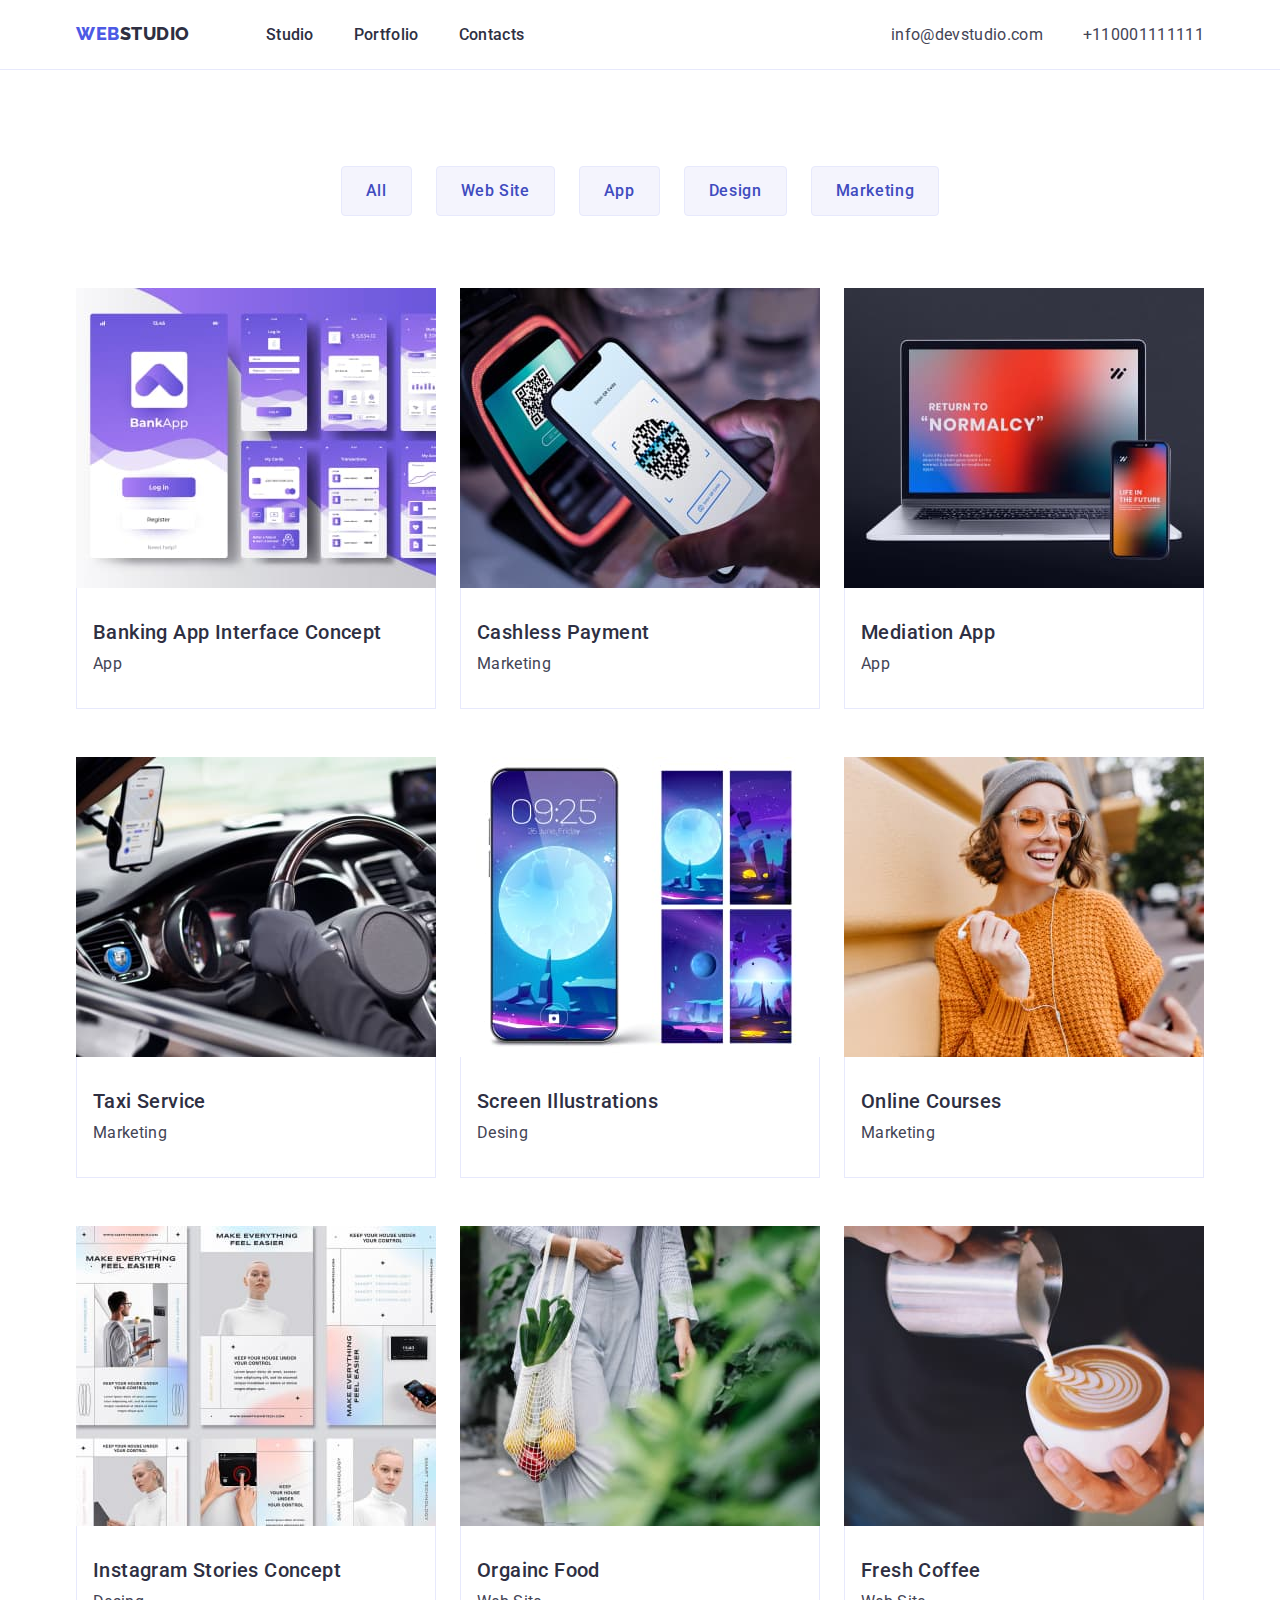
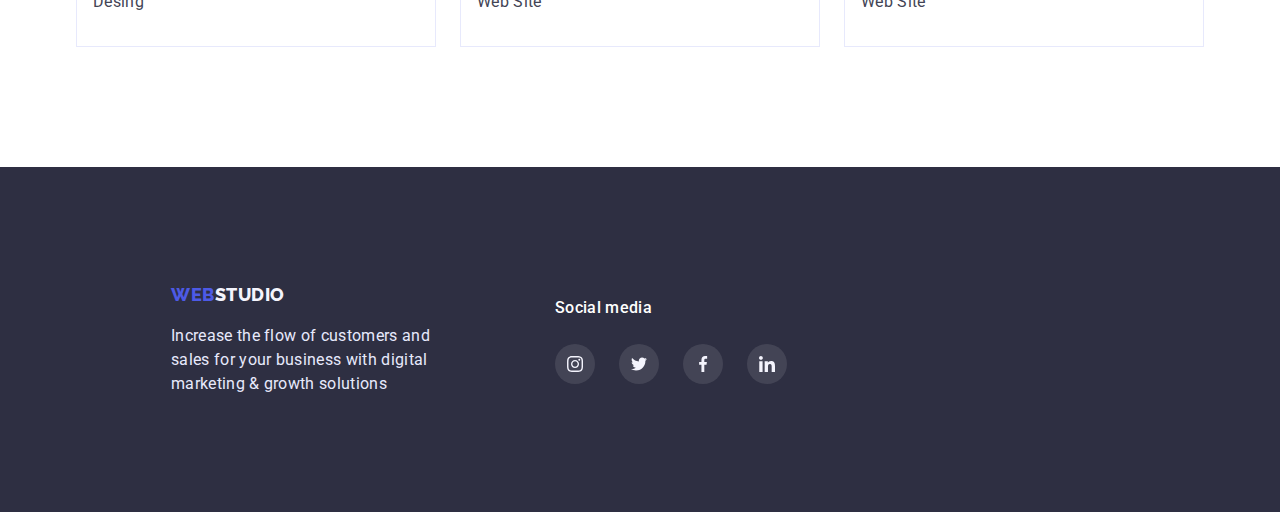
==== portfolio.html @ 0776ae67 "home work" ====
<!DOCTYPE html>
<html lang="en">
  <head>
    <meta charset="UTF-8" />
    <meta http-equiv="X-UA-Compatible" content="IE=edge" />
    <meta name="viewport" content="width=device-width, initial-scale=1.0" />
    <link rel="preconnect" href="https://fonts.googleapis.com" />
    <link rel="preconnect" href="https://fonts.gstatic.com" crossorigin />
    <link
      href="https://fonts.googleapis.com/css2?family=Raleway:wght@800&family=Roboto:wght@400;500;700;900&display=swap"
      rel="stylesheet"
    />
    <link
      rel="stylesheet"
      href="https://cdn.jsdelivr.net/npm/modern-normalize@1.1.0/modern-normalize.min.css"
    />
    <title>WebStudio</title>
    <link rel="stylesheet" href="./css/styles.css" />
  </head>
  <body>
    <header class="header">
      <div class="container navigation-container">
        <nav class="navigation">
          <a href="" class="logo link"
            ><span class="logo-web">WEB</span
            ><span class="logo-studio">STUDIO</span></a
          >
          <ul class="navigation-list list">
            <li>
              <a class="navigation-link link" href="./index.html"> Studio</a>
            </li>
            <li>
              <a class="navigation-link link" href="./portfolio.html"
                >Portfolio</a
              >
            </li>
            <li><a class="navigation-link link" href="">Contacts</a></li>
          </ul>
        </nav>
        <address>
          <ul class="contacts list">
            <li class="contacts-item">
              <a class="contacts-link link" href="mailto:info@devstudio.com"
                >info@devstudio.com</a
              >
            </li>
            <li class="contacts-item">
              <a class="contacts-link link" href="tel:+110001111111"
                >+110001111111</a
              >
            </li>
          </ul>
        </address>
      </div>
    </header>
    <main>
      <section class="card-menu">
        <div class="container">
          <h1 hidden>Our Works</h1>
          <ul class="button-list list">
            <li class="button-item">
              <button type="button" class="button-icon">All</button>
            </li>
            <li class="button-item">
              <button type="button" class="button-icon">Web Site</button>
            </li>
            <li class="button-item">
              <button type="button" class="button-icon">App</button>
            </li>
            <li class="button-item">
              <button type="button" class="button-icon">Design</button>
            </li>
            <li class="button-item">
              <button type="button" class="button-icon">Marketing</button>
            </li>
          </ul>

          <ul class="cards-list list">
            <li class="cards-item">
              <img
                class="carad-photo"
                src="./images/bankingapp.jpg"
                alt="photo of the application "
                width="360"
                height="300"
              />
              <div class="cards-description">
                <h3 class="cards-name">Banking App Interface Concept</h3>
                <p class="cards-text">App</p>
              </div>
            </li>
            <li class="cards-item">
              <img
                src="./images/cashlesspayment.jpg"
                alt="Photo of the employee"
                width="360"
                height="300"
              />
              <div class="cards-description">
                <h3 class="cards-name">Cashless Payment</h3>
                <p class="cards-text">Marketing</p>
              </div>
            </li>
            <li class="cards-item">
              <img
                src="./images/meditationapp.jpg"
                alt="Photo of the application"
                width="360"
                height="300"
              />
              <div class="cards-description">
                <h3 class="cards-name">Mediation App</h3>
                <p class="cards-text">App</p>
              </div>
            </li>
            <li class="cards-item">
              <img
                src="./images/taxisevice.jpg"
                alt="Photo of the employee"
                width="360"
                height="300"
              />
              <div class="cards-description">
                <h3 class="cards-name">Taxi Service</h3>
                <p class="cards-text">Marketing</p>
              </div>
            </li>
            <li class="cards-item">
              <img
                src="./images/screenillustrations.jpg"
                alt="Photo of the employee"
                width="360"
                height="300"
              />
              <div class="cards-description">
                <h3 class="cards-name">Screen Illustrations</h3>
                <p class="cards-text">Desing</p>
              </div>
            </li>
            <li class="cards-item">
              <img
                src="./images/onlinecourses.jpg"
                alt="Photo of the employee"
                width="360"
                height="300"
              />
              <div class="cards-description">
                <h3 class="cards-name">Online Courses</h3>
                <p class="cards-text">Marketing</p>
              </div>
            </li>
            <li class="cards-item">
              <img
                src="./images/instagramstories.jpg"
                alt="Photo of the employee"
                width="360"
                height="300"
              />
              <div class="cards-description">
                <h3 class="cards-name">Instagram Stories Concept</h3>
                <p class="cards-text">Desing</p>
              </div>
            </li>
            <li class="cards-item">
              <img
                src="./images/organicfood.jpg"
                alt="Photo of the employee"
                width="360"
                height="300"
              />
              <div class="cards-description">
                <h3 class="cards-name">Orgainc Food</h3>
                <p class="cards-text">Web Site</p>
              </div>
            </li>
            <li class="cards-item">
              <img
                src="./images/freshcoffee.jpg"
                alt="Photo of the employee"
                width="360"
                height="300"
              />
              <div class="cards-description">
                <h3 class="cards-name">Fresh Coffee</h3>
                <p class="cards-text">Web Site</p>
              </div>
            </li>
          </ul>
        </div>
      </section>
    </main>
    <footer class="footer">
      <div class="container">
        <ul class="footer-list">
          <li>
            <a class="logo link" href="">
              <span class="logo-web">WEB</span
              ><span class="logo-studio-footer">STUDIO</span></a
            >
            <p class="footer-text">
              Increase the flow of customers and sales for your business with
              digital marketing & growth solutions
            </p>
          </li>
          <li>
            <p class="social-medial-title">Social media</p>
            <ul class="social-icon-list list">
              <li class="social-list-item">
                <a href="" class="social-list-link">
                  <svg class="social-icon" width="16" height="16">
                    <use href="/images/icon.svg#icon-instagram-team"></use>
                  </svg>
                </a>
              </li>
              <li class="social-list-item">
                <a href="" class="social-list-link">
                  <svg class="social-icon" width="16" height="16">
                    <use href="/images/icon.svg#icon-twitter-team"></use>
                  </svg>
                </a>
              </li>
              <li class="social-list-item">
                <a href="" class="social-list-link">
                  <svg class="social-icon" width="16" height="16">
                    <use href="/images/icon.svg#icon-facebook-team"></use>
                  </svg>
                </a>
              </li>
              <li class="social-list-item">
                <a href="" class="social-list-link">
                  <svg class="social-icon" width="16" height="16">
                    <use href="/images/icon.svg#icon-linkedin-team"></use>
                  </svg>
                </a>
              </li>
            </ul>
          </li>
        </ul>
      </div>
    </footer>
  </body>
</html>
---- css/styles.css ----
/* Head */
:root {
  --first-btn-color: #4d5ae5;
  --second-btn-color: #404bbf;
  --logo-font: "Raleway", sans-serif;
  --btn-text-color: #404bbf;
  --btn-bg-color: #f4f4fd;
  --btn-sol-color: #e7e9fc;
  --btn-cursor: pointer;
  --text-color: #434455;
  --text-color-hero: #ffffff;
  --color-tx-ourworkers: #2e2f42;
}
* {
  box-sizing: border-box;
}

.container {
  width: 1158px;
  padding: 0 15px;
  margin: 0 auto;
}
h1,
h2,
h3,
h4,
h5,
h6,
p {
  margin: 0;
}
/* --------------none----------- */
ul {
  padding-left: 0;
  list-style: none;
}
.list {
  margin: 0;
}
.link {
  text-decoration: none;
}
body {
  font-family: "Roboto", sans-serif;

  line-height: 1.5;
  color: var(--text-color);
  letter-spacing: 0.02em;
  background: var(--text-color-hero);
}
.header {
  border-bottom: 1px solid #e7e9fc;
}
.logo-web {
  letter-spacing: 0.03em;
  text-transform: uppercase;

  color: var(--first-btn-color);
  font-family: var(--logo-font);
  font-weight: 800;
  font-size: 18px;
  line-height: 1.33;
}
.logo-studio {
  font-family: var(--logo-font);
  font-weight: 800;
  font-size: 18px;
  line-height: 1.33;

  letter-spacing: 0.03em;
  text-transform: uppercase;
  color: var(--color-tx-ourworkers);
}
.navigation-container {
  display: flex;
  align-items: center;
}

.navigation {
  display: flex;
  gap: 76px;
  align-items: center;
}
.navigation-list {
  display: flex;
  gap: 40px;
}
.navigation-link {
  display: block;
  padding: 24px 0;
  font-weight: 500;

  line-height: 1.33;
  color: var(--color-tx-ourworkers);

  letter-spacing: 0.02em;
}
.navigation-link:hover {
  color: var(--btn-text-color);
}
address {
  margin-left: auto;
}
.contacts {
  display: flex;
  gap: 40px;
  font-style: normal;
}
.contacts-link {
  line-height: 1.5;
  letter-spacing: 0.02em;

  color: var(--text-color);
}
.contacts-link:hover {
  color: var(--btn-text-color);
}

/* main-content */
.hero {
  background-image: linear-gradient(
      rgba(46, 47, 66, 0.7),
      rgba(46, 47, 66, 0.7)
    ),
    url("/images/peopleoffice.jpg");
  background-size: 1440px;
  background-repeat: no-repeat;
  padding: 188px 0;
  margin: 0px;
}
.hero-title {
  font-weight: 700;
  font-size: 56px;
  line-height: 1.07;
  margin-left: auto;
  margin-right: auto;
  margin-bottom: 48px;
  width: 496px;
  letter-spacing: 0.02em;
  color: var(--text-color-hero);
}
.hero-button {
  cursor: pointer;
  background: var(--first-btn-color);
  box-shadow: 0px 4px 4px rgba(0, 0, 0, 0.15);
  border-radius: 4px;
  font-family: inherit;
  font-weight: 500;
  font-size: 16px;
  line-height: 1.5;
  color: var(--text-color-hero);
  padding: 16px 32px;
  letter-spacing: 0.04em;
  display: block;
  margin: 0 auto;
  border: none;
}
.hero-button:hover {
  background: var(--second-btn-color);
  box-shadow: 0px 4px 4px rgba(0, 0, 0, 0.15);
  border-radius: 4px;
}
/*-----------Strengths--------------*/
.section-strengths {
  padding-top: 120px;
  padding-bottom: 120px;
}
.strengths-list {
  display: flex;
  gap: 24px;
}
.strengths-icon {
  box-sizing: border-box;
  width: 264px;
  height: 112px;
  padding: 24px 100px;
  background: var(--btn-bg-color);
  border-radius: 4px;
}
.strengths {
  width: 264px;
}
.strengths-title {
  font-weight: 500;
  font-size: 20px;
  line-height: 1.2;
  margin-bottom: 8px;
  letter-spacing: 0.02em;
  color: var(--color-tx-ourworkers);
}

/* --------------WHAT ARE WE DOING---------- */
.our-work {
  padding-bottom: 120px;
}
.our-work-title {
  text-align: center;
  font-weight: 700;
  font-size: 36px;
  line-height: 1.11;
  letter-spacing: 0.02em;
  text-transform: capitalize;
  color: var(--color-tx-ourworkers);

  margin-bottom: 72px;
}
.our-work-list {
  display: flex;
  gap: 24px;
}
img {
  display: block;
}
/* -------------------OUR TEAM-------------- */
.team-section {
  background: var(--btn-bg-color);
  padding-top: 120px;
  padding-bottom: 120px;
}
.team-title {
  text-align: center;
  font-weight: 700;
  font-size: 36px;
  line-height: 1.11;
  letter-spacing: 0.02em;
  text-transform: capitalize;
  color: var(--color-tx-ourworkers);
  margin-bottom: 72px;
}
.team-list {
  display: flex;
  gap: 24px;
}
.team-item {
  background: var(--text-color-hero);
  box-shadow: 0px 1px 6px rgba(46, 47, 66, 0.08),
    0px 1px 1px rgba(46, 47, 66, 0.16), 0px 2px 1px rgba(46, 47, 66, 0.08);
  border-radius: 0px 0px 4px 4px;
  text-align: center;
}
.team-mane {
  padding-top: 32px;
  padding-bottom: 32px;
}
.team-name {
  font-weight: 500;
  font-size: 20px;
  line-height: 1.2;
  letter-spacing: 0.02em;
  color: var(--color-tx-ourworkers);
  margin-bottom: 8px;
}
.team-icon-list {
  display: flex;
  justify-content: center;
  gap: 24px;
  margin-top: 8px;
}
.icon-list-link {
  display: flex;
  justify-content: center;
  align-items: center;
  width: 40px;
  height: 40px;
  border-radius: 50%;
  background-color: var(--first-btn-color);
}
.team-icon {
  fill: var(--btn-bg-color);
}
.icon-list-link:hover {
  background-color: var(--second-btn-color);
}
/* ------------customers----------- */
.customers-title {
  font-weight: 700;
  font-size: 36px;
  line-height: 1.11;
  text-align: center;
  letter-spacing: 0.02em;
  margin-top: 130px;
  margin-bottom: 72px;
}
.customers-icon-list {
  display: flex;
  justify-content: center;
  gap: 24px;
}

.customers-list-link {
  display: flex;
  justify-content: center;
  align-items: center;
  width: 168px;
  height: 88px;
  border: 1px solid #8e8f99;
  border-radius: 4px;
  margin-bottom: 120px;
}
.customers-list-link:hover {
  border: 1px solid var(--second-btn-color);
  border-radius: 4px;
}
.customers-icon {
  fill: #8e8f99;
}
.customers-icon:hover {
  fill: #404bbf;
}

/* -----------FOOTER------------- */
.footer {
  background: var(--color-tx-ourworkers);
  padding-top: 100px;
  padding-bottom: 100px;
  padding-left: 156px;
}
.footer-list {
  display: flex;
  justify-content: baseline;
  align-items: center;
  gap: 120px;
}
.logo-studio-footer {
  font-family: var(--logo-font);
  font-weight: 800;
  font-size: 18px;
  line-height: 1.33;

  letter-spacing: 0.03em;
  text-transform: uppercase;
  color: var(--btn-bg-color);
}
.footer-text {
  line-height: 1.5;
  letter-spacing: 0.02em;
  color: var(--btn-sol-color);
  width: 264px;
  margin-top: 16px;
}
/* ----------social-medial-------- */
.social-medial {
  display: flex;
  justify-content: flex-start;
}
.social-medial-title {
  font-weight: 500;
  letter-spacing: 0.02em;
  color: var(--text-color-hero);
}
.social-icon-list {
  display: flex;
  gap: 24px;
  padding-top: 24px;
}

.social-list-link {
  display: flex;
  justify-content: center;
  align-items: center;
  width: 40px;
  height: 40px;
  border-radius: 50%;
  background-color: rgba(255, 255, 255, 0.1);
}
.social-list-link:hover {
  background-color: #31d0aa;
}
.social-icon {
  fill: var(--btn-bg-color);
}

/* ----------PORTFOLIO.HTML--------------- */
.card-menu {
  padding-top: 96px;
  padding-bottom: 120px;
}
.button-list {
  display: flex;
  padding: 0px;
  gap: 24px;
  justify-content: center;
  margin-bottom: 72px;
}

.button-icon {
  cursor: var(--btn-cursor);
  font-family: "Roboto", sans-serif;
  font-weight: 500;
  font-size: 16px;
  line-height: 1.5;
  background: var(--btn-bg-color);
  padding: 12px 24px;
  border: 1px solid var(--btn-sol-color);
  border-radius: 4px;

  letter-spacing: 0.04em;
  color: var(--btn-text-color);
}

.button-icon:hover {
  background: var(--second-btn-color);
  box-shadow: 0px 3px 1px rgba(0, 0, 0, 0.1), 0px 2px 1px rgba(0, 0, 0, 0.08),
    0px 2px 2px rgba(0, 0, 0, 0.12);
  border-radius: 4px;
  letter-spacing: 0.04em;

  color: var(--text-color-hero);
}
.title-our-works {
  font-weight: 700;
  font-size: 36px;
  line-height: 1.11;
  letter-spacing: 0.02em;
  text-transform: capitalize;
}
.cards-description {
  border: 1px solid var(--btn-sol-color);
  border-top: none;
  background: var(--text-color-hero);
  padding-top: 32px;
  padding-bottom: 32px;
  padding-left: 16px;
}
.cards-list {
  display: flex;
  column-gap: 24px;
  row-gap: 48px;
  flex-wrap: wrap;
}
.card-photo {
  border: none;
}

.cards-name {
  font-weight: 500;
  font-size: 20px;
  line-height: 1.2;
  margin-bottom: 8px;
  letter-spacing: 0.02em;
  color: var(--color-tx-ourworkers);
}
.cards-item:hover {
  box-shadow: 0px 1px 6px rgba(46, 47, 66, 0.08),
    0px 1px 1px rgba(46, 47, 66, 0.16), 0px 2px 1px rgba(46, 47, 66, 0.08);
}
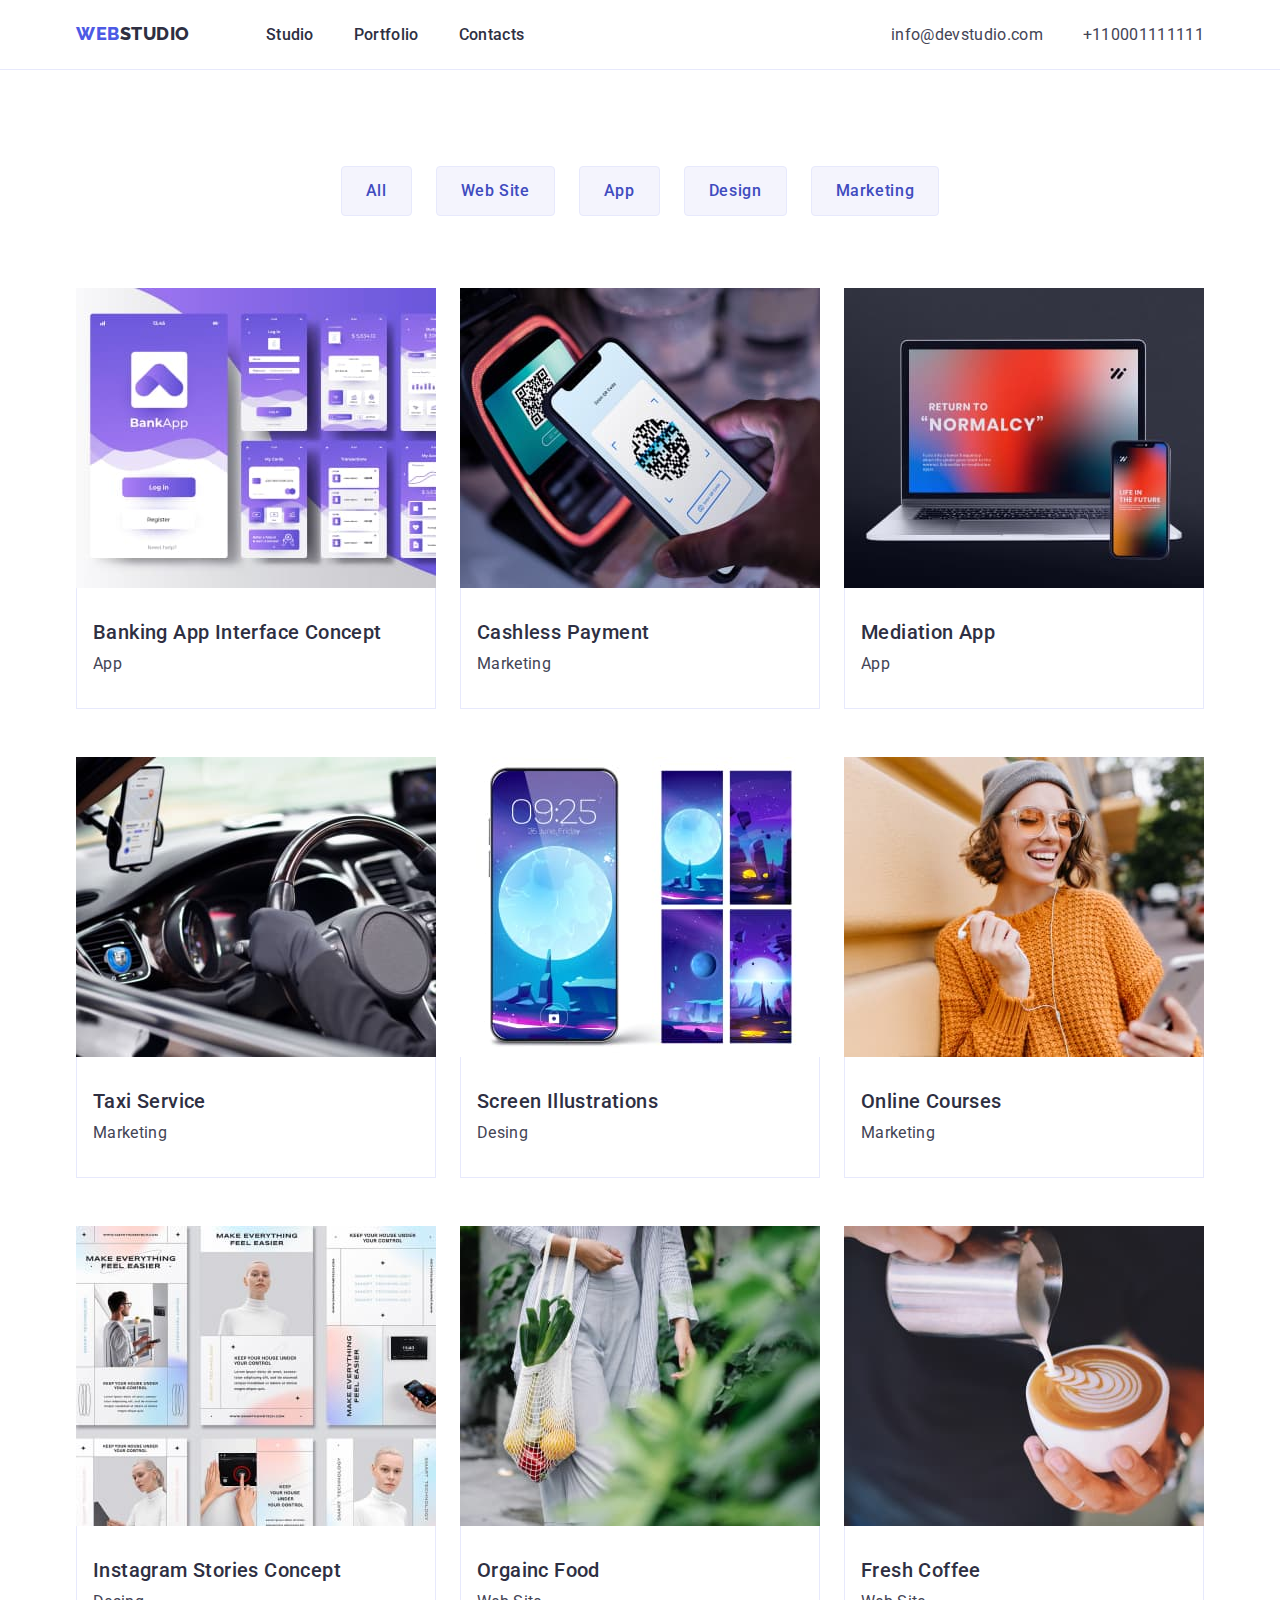
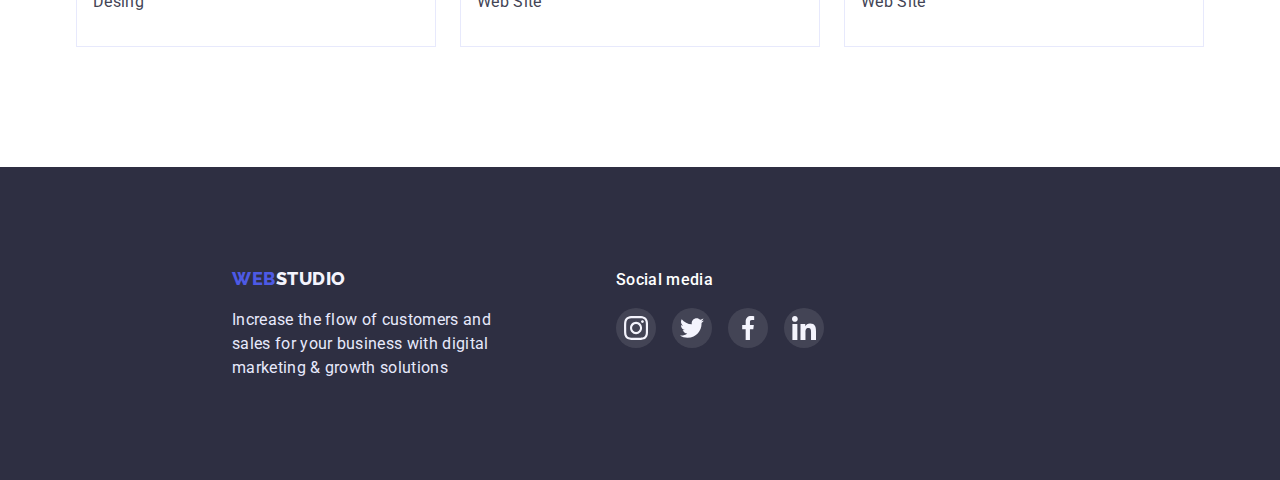
==== commit 77896e7c: "correction of mistakes" ====
--- a/portfolio.html
+++ b/portfolio.html
@@ -76,7 +76,7 @@
           </ul>
 
           <ul class="cards-list list">
-            <li class="cards-item">
+            <li class="cards-item" tabindex="0">
               <img
                 class="carad-photo"
                 src="./images/bankingapp.jpg"
@@ -89,7 +89,7 @@
                 <p class="cards-text">App</p>
               </div>
             </li>
-            <li class="cards-item">
+            <li class="cards-item" tabindex="0">
               <img
                 src="./images/cashlesspayment.jpg"
                 alt="Photo of the employee"
@@ -101,7 +101,7 @@
                 <p class="cards-text">Marketing</p>
               </div>
             </li>
-            <li class="cards-item">
+            <li class="cards-item" tabindex="0">
               <img
                 src="./images/meditationapp.jpg"
                 alt="Photo of the application"
@@ -113,7 +113,7 @@
                 <p class="cards-text">App</p>
               </div>
             </li>
-            <li class="cards-item">
+            <li class="cards-item" tabindex="0">
               <img
                 src="./images/taxisevice.jpg"
                 alt="Photo of the employee"
@@ -125,7 +125,7 @@
                 <p class="cards-text">Marketing</p>
               </div>
             </li>
-            <li class="cards-item">
+            <li class="cards-item" tabindex="0">
               <img
                 src="./images/screenillustrations.jpg"
                 alt="Photo of the employee"
@@ -137,7 +137,7 @@
                 <p class="cards-text">Desing</p>
               </div>
             </li>
-            <li class="cards-item">
+            <li class="cards-item" tabindex="0">
               <img
                 src="./images/onlinecourses.jpg"
                 alt="Photo of the employee"
@@ -149,7 +149,7 @@
                 <p class="cards-text">Marketing</p>
               </div>
             </li>
-            <li class="cards-item">
+            <li class="cards-item" tabindex="0">
               <img
                 src="./images/instagramstories.jpg"
                 alt="Photo of the employee"
@@ -161,7 +161,7 @@
                 <p class="cards-text">Desing</p>
               </div>
             </li>
-            <li class="cards-item">
+            <li class="cards-item" tabindex="0">
               <img
                 src="./images/organicfood.jpg"
                 alt="Photo of the employee"
@@ -173,7 +173,7 @@
                 <p class="cards-text">Web Site</p>
               </div>
             </li>
-            <li class="cards-item">
+            <li class="cards-item" tabindex="0">
               <img
                 src="./images/freshcoffee.jpg"
                 alt="Photo of the employee"
@@ -190,52 +190,50 @@
       </section>
     </main>
     <footer class="footer">
-      <div class="container">
-        <ul class="footer-list">
-          <li>
-            <a class="logo link" href="">
-              <span class="logo-web">WEB</span
-              ><span class="logo-studio-footer">STUDIO</span></a
-            >
-            <p class="footer-text">
-              Increase the flow of customers and sales for your business with
-              digital marketing & growth solutions
-            </p>
-          </li>
-          <li>
-            <p class="social-medial-title">Social media</p>
-            <ul class="social-icon-list list">
-              <li class="social-list-item">
-                <a href="" class="social-list-link">
-                  <svg class="social-icon" width="16" height="16">
-                    <use href="/images/icon.svg#icon-instagram-team"></use>
-                  </svg>
-                </a>
-              </li>
-              <li class="social-list-item">
-                <a href="" class="social-list-link">
-                  <svg class="social-icon" width="16" height="16">
-                    <use href="/images/icon.svg#icon-twitter-team"></use>
-                  </svg>
-                </a>
-              </li>
-              <li class="social-list-item">
-                <a href="" class="social-list-link">
-                  <svg class="social-icon" width="16" height="16">
-                    <use href="/images/icon.svg#icon-facebook-team"></use>
-                  </svg>
-                </a>
-              </li>
-              <li class="social-list-item">
-                <a href="" class="social-list-link">
-                  <svg class="social-icon" width="16" height="16">
-                    <use href="/images/icon.svg#icon-linkedin-team"></use>
-                  </svg>
-                </a>
-              </li>
-            </ul>
-          </li>
-        </ul>
+      <div class="container footer-list">
+        <div class="footer-box-logo">
+          <a class="logo link" href="">
+            <span class="logo-web">WEB</span
+            ><span class="logo-studio-footer">STUDIO</span></a
+          >
+          <p class="footer-text">
+            Increase the flow of customers and sales for your business with
+            digital marketing & growth solutions
+          </p>
+        </div>
+        <div class="social-media">
+          <p class="social-media-title">Social media</p>
+          <ul class="social-icon-list list">
+            <li class="social-list-item">
+              <a href="" class="social-list-link">
+                <svg class="social-icon" width="24" height="24">
+                  <use href="/images/icon.svg#icon-instagram-team"></use>
+                </svg>
+              </a>
+            </li>
+            <li class="social-list-item">
+              <a href="" class="social-list-link">
+                <svg class="social-icon" width="24" height="24">
+                  <use href="/images/icon.svg#icon-twitter-team"></use>
+                </svg>
+              </a>
+            </li>
+            <li class="social-list-item">
+              <a href="" class="social-list-link">
+                <svg class="social-icon" width="24" height="24">
+                  <use href="/images/icon.svg#icon-facebook-team"></use>
+                </svg>
+              </a>
+            </li>
+            <li class="social-list-item">
+              <a href="" class="social-list-link">
+                <svg class="social-icon" width="24" height="24">
+                  <use href="/images/icon.svg#icon-linkedin-team"></use>
+                </svg>
+              </a>
+            </li>
+          </ul>
+        </div>
       </div>
     </footer>
   </body>
--- a/css/styles.css
+++ b/css/styles.css
@@ -51,6 +51,7 @@
 .header {
   border-bottom: 1px solid #e7e9fc;
 }
+
 .logo-web {
   letter-spacing: 0.03em;
   text-transform: uppercase;
@@ -61,6 +62,7 @@
   font-size: 18px;
   line-height: 1.33;
 }
+
 .logo-studio {
   font-family: var(--logo-font);
   font-weight: 800;
@@ -98,6 +100,9 @@
 .navigation-link:hover {
   color: var(--btn-text-color);
 }
+.navigation-link:focus {
+  color: var(--btn-text-color);
+}
 address {
   margin-left: auto;
 }
@@ -109,10 +114,12 @@
 .contacts-link {
   line-height: 1.5;
   letter-spacing: 0.02em;
-
   color: var(--text-color);
 }
 .contacts-link:hover {
+  color: var(--btn-text-color);
+}
+.contacts-link:focus {
   color: var(--btn-text-color);
 }
 
@@ -122,11 +129,12 @@
       rgba(46, 47, 66, 0.7),
       rgba(46, 47, 66, 0.7)
     ),
-    url("/images/peopleoffice.jpg");
-  background-size: 1440px;
+    url("../images/peopleoffice.jpg");
+  max-width: 1440px;
+  background-size: cover;
   background-repeat: no-repeat;
   padding: 188px 0;
-  margin: 0px;
+  margin: 0 auto;
 }
 .hero-title {
   font-weight: 700;
@@ -160,6 +168,12 @@
   box-shadow: 0px 4px 4px rgba(0, 0, 0, 0.15);
   border-radius: 4px;
 }
+.hero-button:focus {
+  background: var(--second-btn-color);
+  box-shadow: 0px 4px 4px rgba(0, 0, 0, 0.15);
+  border-radius: 4px;
+}
+
 /*-----------Strengths--------------*/
 .section-strengths {
   padding-top: 120px;
@@ -171,14 +185,19 @@
 }
 .strengths-icon {
   box-sizing: border-box;
+  border-width: 264px 112px;
+
+  background: var(--btn-bg-color);
+  border-radius: 4px;
+}
+
+.strengths-icon-item {
+  display: flex;
+  justify-content: center;
+  align-items: center;
   width: 264px;
   height: 112px;
-  padding: 24px 100px;
-  background: var(--btn-bg-color);
-  border-radius: 4px;
-}
-.strengths {
-  width: 264px;
+  background-color: var(--btn-bg-color);
 }
 .strengths-title {
   font-weight: 500;
@@ -271,16 +290,24 @@
 .icon-list-link:hover {
   background-color: var(--second-btn-color);
 }
+.icon-list-link:focus {
+  background-color: var(--second-btn-color);
+}
 /* ------------customers----------- */
+.customers {
+  padding-top: 130px;
+  padding-bottom: 120px;
+}
+
 .customers-title {
   font-weight: 700;
   font-size: 36px;
   line-height: 1.11;
   text-align: center;
   letter-spacing: 0.02em;
-  margin-top: 130px;
   margin-bottom: 72px;
 }
+
 .customers-icon-list {
   display: flex;
   justify-content: center;
@@ -295,17 +322,21 @@
   height: 88px;
   border: 1px solid #8e8f99;
   border-radius: 4px;
-  margin-bottom: 120px;
-}
-.customers-list-link:hover {
+}
+
+.customers-list-link:hover,
+.customers-list-link:focus {
   border: 1px solid var(--second-btn-color);
-  border-radius: 4px;
-}
+  border-radius: 4psx;
+}
+
 .customers-icon {
   fill: #8e8f99;
 }
-.customers-icon:hover {
-  fill: #404bbf;
+
+.customers-list-link:focus .customers-icon,
+.customers-list-link:hover .customers-icon {
+  fill: var(--second-btn-color);
 }
 
 /* -----------FOOTER------------- */
@@ -313,13 +344,14 @@
   background: var(--color-tx-ourworkers);
   padding-top: 100px;
   padding-bottom: 100px;
-  padding-left: 156px;
+  margin: 0 auto;
 }
 .footer-list {
   display: flex;
-  justify-content: baseline;
-  align-items: center;
-  gap: 120px;
+  align-items: baseline;
+}
+.footer-box-logo {
+  margin-left: 156px;
 }
 .logo-studio-footer {
   font-family: var(--logo-font);
@@ -338,20 +370,19 @@
   width: 264px;
   margin-top: 16px;
 }
-/* ----------social-medial-------- */
-.social-medial {
-  display: flex;
-  justify-content: flex-start;
-}
-.social-medial-title {
+/* ----------social-media-------- */
+.social-media {
+  margin-left: 120px;
+}
+.social-media-title {
   font-weight: 500;
   letter-spacing: 0.02em;
   color: var(--text-color-hero);
 }
 .social-icon-list {
   display: flex;
-  gap: 24px;
-  padding-top: 24px;
+  gap: 16px;
+  margin-top: 16px;
 }
 
 .social-list-link {
@@ -363,7 +394,8 @@
   border-radius: 50%;
   background-color: rgba(255, 255, 255, 0.1);
 }
-.social-list-link:hover {
+.social-list-link:hover,
+.social-list-link:focus {
   background-color: #31d0aa;
 }
 .social-icon {
@@ -398,7 +430,8 @@
   color: var(--btn-text-color);
 }
 
-.button-icon:hover {
+.button-icon:hover,
+.button-icon:focus {
   background: var(--second-btn-color);
   box-shadow: 0px 3px 1px rgba(0, 0, 0, 0.1), 0px 2px 1px rgba(0, 0, 0, 0.08),
     0px 2px 2px rgba(0, 0, 0, 0.12);
@@ -440,7 +473,8 @@
   letter-spacing: 0.02em;
   color: var(--color-tx-ourworkers);
 }
-.cards-item:hover {
+.cards-item:hover,
+.cards-item:focus {
   box-shadow: 0px 1px 6px rgba(46, 47, 66, 0.08),
     0px 1px 1px rgba(46, 47, 66, 0.16), 0px 2px 1px rgba(46, 47, 66, 0.08);
 }
